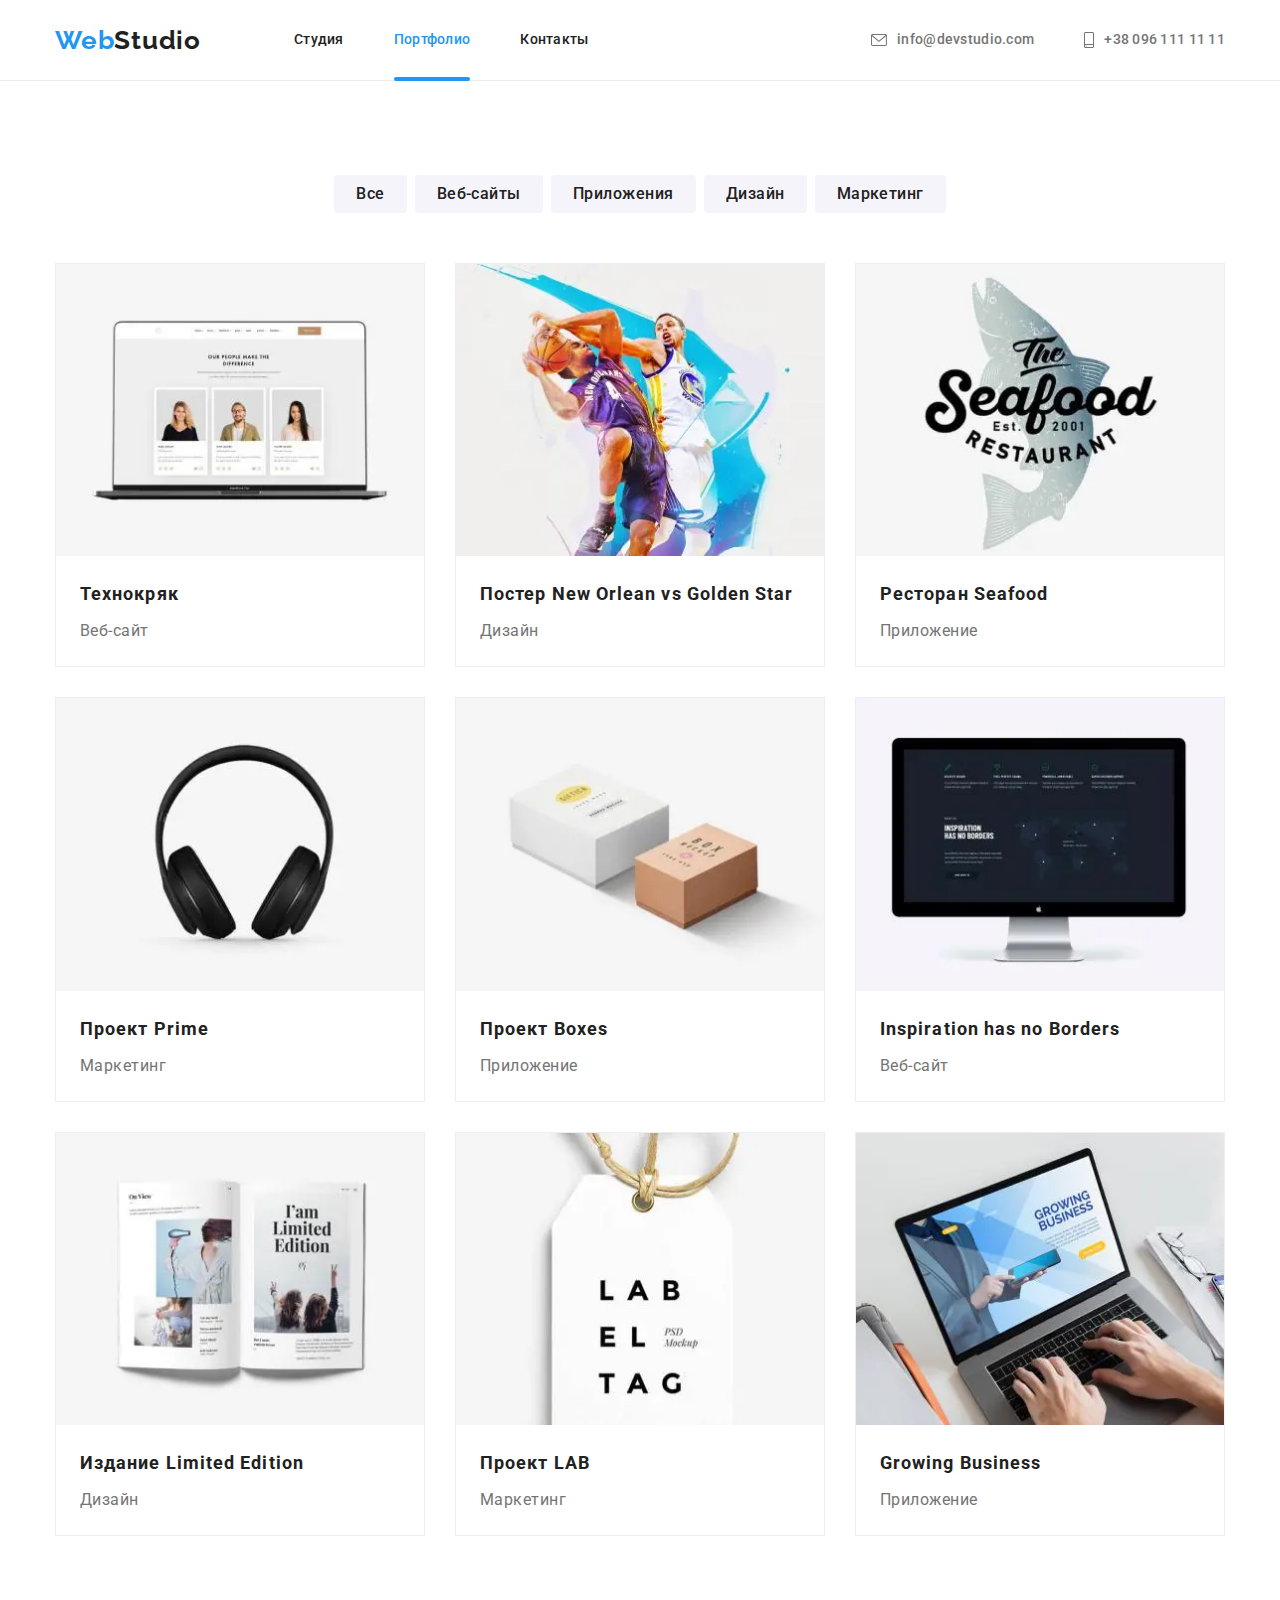
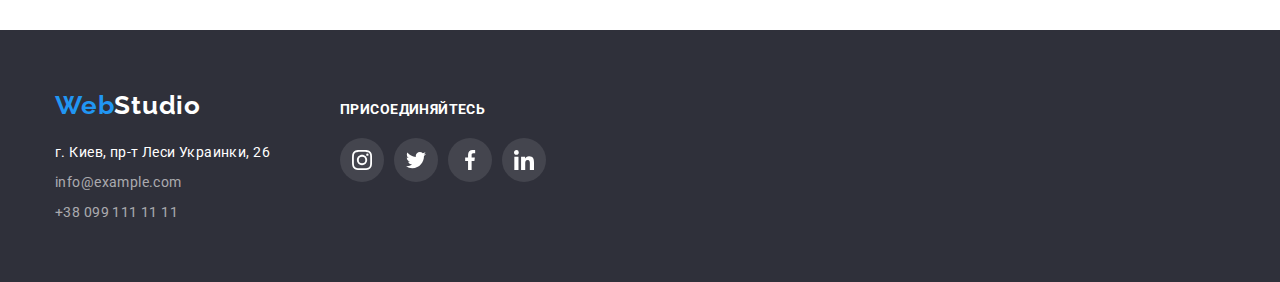
==== portfolio.html @ 67940de2 "Initial commit" ====
<!DOCTYPE html>
<html lang="ru">
	<head>
		<meta charset="UTF-8" />
		<meta http-equiv="X-UA-Compatible" content="IE=edge" />
		<meta name="viewport" content="width=device-width, initial-scale=1.0" />
		<!-- Include modern-normalize -->
		<link
			rel="stylesheet"
			href="https://cdnjs.cloudflare.com/ajax/libs/modern-normalize/1.0.0/modern-normalize.min.css"
		/>
		<!-- Include fonts -->
		<link rel="preconnect" href="https://fonts.googleapis.com" />
		<link rel="preconnect" href="https://fonts.gstatic.com" crossorigin />
		<link
			href="https://fonts.googleapis.com/css2?family=Raleway:wght@700&family=Roboto:wght@400;500;700;900&display=swap"
			rel="stylesheet"
		/>
		<!-- Include my stylesheet -->
		<link rel="stylesheet" href="styles/styles.css" />
		<title>Портфолио</title>
	</head>
	<body>
		<!--Header-->
		<header class="header">
			<div class="container header-container">
				<nav class="nav">
					<a href="./index.html" class="logo" lang="en">
						<span class="logo-color">Web</span>Studio
					</a>
					<ul class="list nav-list">
						<li class="nav-list-item"><a href="./index.html" class="link nav-link">Студия</a></li>
						<li class="nav-list-item"><a href="./portfolio.html" class="link nav-link current">Портфолио</a></li>
						<li class="nav-list-item"><a href="#contacts" class="link nav-link">Контакты</a></li>
					</ul>
				</nav>
				<ul class="list header-contact-list">
					<li class="header-contact-item">
						<a href="mailto:info@devstudio.com" class="link header-mail" lang="en">
							<svg class="icon header-contact-icon" width="16" height="12">
								<use href="./images/sprite/icons.svg#icon-mail"></use>
							</svg>
							info@devstudio.com
						</a>
					</li>
					<li class="header-contact-item">
						<a href="tel:+380961111111" class="link header-phone">
							<svg class="icon header-contact-icon" width="10" height="16">
								<use href="./images/sprite/icons.svg#icon-phone"></use>
							</svg>
							+38 096 111 11 11
						</a>
					</li>
				</ul>
			</div>
		</header>
		<!-- Main container -->
		<main class="main">
			<section class="section portfolio-section">
				<div class="container">
					<h1 class="portfolio-title">Портфолио</h1>
					<!-- Filter -->
					<ul class="list filter-list">
						<li class="filter-list-item"><button type="button" class="btn filter-btn">Все</button></li>
						<li class="filter-list-item"><button type="button" class="btn filter-btn">Веб-сайты</button></li>
						<li class="filter-list-item"><button type="button" class="btn filter-btn">Приложения</button></li>
						<li class="filter-list-item"><button type="button" class="btn filter-btn">Дизайн</button></li>
						<li class="filter-list-item"><button type="button" class="btn filter-btn">Маркетинг</button></li>
					</ul>
					<!-- Projects -->
					<ul class="list project-list">
						<li class="project-list-item">
							<a href="#" class="project-link">
								<div class="project-img-wrap">
									<img
										src="./images/portfolio/img-technocrack.webp"
										alt="Веб-сайт Технокряк"
										class="project-list-img"
									/>
									<div class="project-overlay">
										<p class="project-desc">
											Ресурс предлагает комплексные предложения с разным уровнем функционала и сервисов. Все это
											позволит посетителю получить исчерпывающие сведения о компании или частном лице.
										</p>
									</div>
								</div>
								<div class="project-title-wrap">
									<h2 class="project-title">Технокряк</h2>
									<p class="project-type">Веб-сайт</p>
								</div>
							</a>
						</li>
						<li class="project-list-item">
							<a href="#" class="project-link">
								<div class="project-img-wrap">
									<img
										src="./images/portfolio/img-golden-star.webp"
										alt="Постер New Orlean vs Golden Star"
										class="project-list-img"
									/>
									<div class="project-overlay">
										<p class="project-desc">
											Ресурс предлагает комплексные предложения с разным уровнем функционала и сервисов. Все это
											позволит посетителю получить исчерпывающие сведения о компании или частном лице.
										</p>
									</div>
								</div>
								<div class="project-title-wrap">
									<h2 class="project-title">Постер New Orlean vs Golden Star</h2>
									<p class="project-type">Дизайн</p>
								</div>
							</a>
						</li>
						<li class="project-list-item">
							<a href="#" class="project-link">
								<div class="project-img-wrap">
									<img src="./images/portfolio/img-seafood.webp" alt="Ресторан Seafood" class="project-list-img" />
									<div class="project-overlay">
										<p class="project-desc">
											Ресурс предлагает комплексные предложения с разным уровнем функционала и сервисов. Все это
											позволит посетителю получить исчерпывающие сведения о компании или частном лице.
										</p>
									</div>
								</div>
								<div class="project-title-wrap">
									<h2 class="project-title">Ресторан Seafood</h2>
									<p class="project-type">Приложение</p>
								</div>
							</a>
						</li>
						<li class="project-list-item">
							<a href="#" class="project-link">
								<div class="project-img-wrap">
									<img src="./images/portfolio/img-prime.webp" alt="Проект Prime" class="project-list-img" />
									<div class="project-overlay">
										<p class="project-desc">
											Ресурс предлагает комплексные предложения с разным уровнем функционала и сервисов. Все это
											позволит посетителю получить исчерпывающие сведения о компании или частном лице.
										</p>
									</div>
								</div>
								<div class="project-title-wrap">
									<h2 class="project-title">Проект Prime</h2>
									<p class="project-type">Маркетинг</p>
								</div>
							</a>
						</li>
						<li class="project-list-item">
							<a href="#" class="project-link">
								<div class="project-img-wrap">
									<img src="./images/portfolio/img-boxes.webp" alt="Проект Boxes" class="project-list-img" />
									<div class="project-overlay">
										<p class="project-desc">
											Ресурс предлагает комплексные предложения с разным уровнем функционала и сервисов. Все это
											позволит посетителю получить исчерпывающие сведения о компании или частном лице.
										</p>
									</div>
								</div>
								<div class="project-title-wrap">
									<h2 class="project-title">Проект Boxes</h2>
									<p class="project-type">Приложение</p>
								</div>
							</a>
						</li>
						<li class="project-list-item">
							<a href="#" class="project-link">
								<div class="project-img-wrap">
									<img
										src="./images/portfolio/img-no-borders.webp"
										alt="Веб-сайт Inspiration has no Borders"
										class="project-list-img"
									/>
									<div class="project-overlay">
										<p class="project-desc">
											Ресурс предлагает комплексные предложения с разным уровнем функционала и сервисов. Все это
											позволит посетителю получить исчерпывающие сведения о компании или частном лице.
										</p>
									</div>
								</div>
								<div class="project-title-wrap">
									<h2 class="project-title" lang="en">Inspiration has no Borders</h2>
									<p class="project-type">Веб-сайт</p>
								</div>
							</a>
						</li>
						<li class="project-list-item">
							<a href="#" class="project-link">
								<div class="project-img-wrap">
									<img
										src="./images/portfolio/img-lim-edition.webp"
										alt="Издание Limited Edition"
										class="project-list-img"
									/>
									<div class="project-overlay">
										<p class="project-desc">
											Ресурс предлагает комплексные предложения с разным уровнем функционала и сервисов. Все это
											позволит посетителю получить исчерпывающие сведения о компании или частном лице.
										</p>
									</div>
								</div>
								<div class="project-title-wrap">
									<h2 class="project-title">Издание Limited Edition</h2>
									<p class="project-type">Дизайн</p>
								</div>
							</a>
						</li>
						<li class="project-list-item">
							<a href="#" class="project-link">
								<div class="project-img-wrap">
									<img src="./images/portfolio/img-lab.webp" alt="Проект LAB" class="project-list-img" />
									<div class="project-overlay">
										<p class="project-desc">
											Ресурс предлагает комплексные предложения с разным уровнем функционала и сервисов. Все это
											позволит посетителю получить исчерпывающие сведения о компании или частном лице.
										</p>
									</div>
								</div>
								<div class="project-title-wrap">
									<h2 class="project-title">Проект LAB</h2>
									<p class="project-type">Маркетинг</p>
								</div>
							</a>
						</li>
						<li class="project-list-item">
							<a href="#" class="project-link">
								<div class="project-img-wrap">
									<img src="./images/portfolio/img-growing.webp" alt="Growing Business" class="project-list-img" />
									<div class="project-overlay">
										<p class="project-desc">
											Ресурс предлагает комплексные предложения с разным уровнем функционала и сервисов. Все это
											позволит посетителю получить исчерпывающие сведения о компании или частном лице.
										</p>
									</div>
								</div>
								<div class="project-title-wrap">
									<h2 class="project-title" lang="en">Growing Business</h2>
									<p class="project-type">Приложение</p>
								</div>
							</a>
						</li>
					</ul>
				</div>
			</section>
		</main>
		<!--Footer-->
		<footer class="footer">
			<div class="container footer-container">
				<div class="footer-contacts">
					<a href="./index.html" class="logo footer-logo" lang="en">
						<span class="logo-color">Web</span>Studio
					</a>
					<address class="studio-address" id="contacts">
						<ul class="list footer-list">
							<li class="footer-list-item">
								<a
									href="https://goo.gl/maps/4ytS35TBkh3mrS6fA"
									target="_blank"
									rel="noopener noreferrer"
									class="link address"
								>
									г. Киев, пр-т Леси Украинки, 26
								</a>
							</li>
							<li class="footer-list-item">
								<a href="mailto:info@example.com" class="link footer-mail" lang="en">info@example.com</a>
							</li>
							<li class="footer-list-item">
								<a href="tel:+380991111111" class="link footer-phone">+38 099 111 11 11</a>
							</li>
						</ul>
					</address>
				</div>
				<div class="footer-social">
					<h3 class="footer-social-title">присоединяйтесь</h3>
					<ul class="list social-list">
						<li class="social-item">
							<a class="link social-link" href="#" target="_blank" rel="noopener noreferrer">
								<svg class="icon footer-social-icon" width="20" height="20">
									<use href="./images/sprite/icons.svg#icon-instagram"></use>
								</svg>
							</a>
						</li>
						<li class="social-item">
							<a class="link social-link" href="#" target="_blank" rel="noopener noreferrer">
								<svg class="icon footer-social-icon" width="20" height="20">
									<use href="./images/sprite/icons.svg#icon-twitter"></use>
								</svg>
							</a>
						</li>
						<li class="social-item">
							<a class="link social-link" href="#" target="_blank" rel="noopener noreferrer">
								<svg class="icon footer-social-icon" width="20" height="20">
									<use href="./images/sprite/icons.svg#icon-facebook"></use>
								</svg>
							</a>
						</li>
						<li class="social-item">
							<a class="link social-link" href="#" target="_blank" rel="noopener noreferrer">
								<svg class="icon footer-social-icon" width="20" height="20">
									<use href="./images/sprite/icons.svg#icon-linkedin"></use>
								</svg>
							</a>
						</li>
					</ul>
				</div>
			</div>
		</footer>
	</body>
</html>
---- styles/styles.css ----
/* CSS variables */
:root {
	--main-text-color: #212121;
	--hover-link-color: #2196f3;
	--white: #ffffff;
	--dark-bg: #2f303a;
	--grey-text-color: #757575;
	--team-section-bg: #f5f4fa;
	--client-icon: #afb1b8;
	/* animation variables */
	--anim-dur: 250ms;
	--anim-func: cubic-bezier(0.4, 0, 0.2, 1);
}
/* Global styles */
*,
*::before,
*::after {
	margin: 0;
	padding: 0;
}
body {
	font-family: "Roboto", sans-serif;
	font-style: normal;
	color: var(--main-text-color);
}
.link {
	color: var(--main-text-color);
	outline: none;
	text-decoration: none;
	transition: color var(--anim-dur) var(--anim-func);
}
.link:hover,
.link:focus {
	color: var(--hover-link-color);
}
.btn {
	cursor: pointer;
}
.container {
	width: 1200px;
	margin: 0 auto;
	padding: 0 15px;
}
.section {
	padding: 94px 0;
}
.section:last-child {
	padding-bottom: 94px;
}
.list {
	list-style-type: none;
	padding: 0;
}
.social-list {
	display: flex;
	max-width: 206px;
}
.peculiarities-list-item:not(:first-child),
.activity-item:not(:first-child),
.team-item:not(:first-child),
.client-item:not(:first-child) {
	margin-left: 30px;
}
.social-item:not(:first-child) {
	margin-left: 10px;
}
.icon {
	display: block;
	line-height: 1;
}
.section-title {
	font-weight: 700;
	font-size: 36px;
	line-height: 1.17;
	text-align: center;
	letter-spacing: 0.03em;
	margin-bottom: 50px;
}
.social-link {
	display: block;
	background-color: rgba(255, 255, 255, 0.1);
	border-radius: 50%;
	padding: 12px;
	outline: none;
	transition: background-color var(--anim-dur) var(--anim-func);
}
.social-link:hover,
.social-link:focus {
	background-color: var(--hover-link-color);
}
/* Header styles */
.header {
	border-bottom: 1px solid #ececec;
}
.header-container {
	display: flex;
	align-items: center;
	justify-content: space-between;
}
.logo {
	font-family: "Raleway", sans-serif;
	font-weight: 700;
	font-size: 26px;
	line-height: 1.19;
	letter-spacing: 0.03em;
	color: var(--main-text-color);
	text-decoration: none;
}
.logo-color {
	color: var(--hover-link-color);
}
.nav {
	display: flex;
	align-items: center;
	min-height: 31px;
}
.nav-list {
	display: flex;
	margin-left: 93px;
}
.nav-list-item:not(:first-child) {
	margin-left: 50px;
}
.nav-link {
	display: block;
	font-weight: 500;
	font-size: 14px;
	line-height: 1.14;
	letter-spacing: 0.02em;
	padding: 32px 0;
}
.current {
	color: var(--hover-link-color);
	position: relative;
}
.current::after {
	content: "";
	position: absolute;
	bottom: -1px;
	left: 0;
	width: 100%;
	height: 4px;
	background: var(--hover-link-color);
	border-radius: 2px;
}
.header-contact-list {
	display: flex;
}
.header-contact-item:not(:first-child) {
	margin-left: 50px;
}
.header-contact-icon {
	margin-right: 10px;
	fill: var(--grey-text-color);
	transition: fill var(--anim-dur) var(--anim-func);
}
.link:hover .header-contact-icon,
.link:focus .header-contact-icon {
	fill: var(--hover-link-color);
}
.header-mail,
.header-phone {
	display: flex;
	align-items: center;
	font-weight: 500;
	font-size: 14px;
	line-height: 1.14;
	letter-spacing: 0.02em;
	color: var(--grey-text-color);
}
/* Main section styles */
/* Order section */
.hero-section {
	background-image: linear-gradient(rgba(47, 48, 58, 0.4), rgba(47, 48, 58, 0.4)), url(../images/hero/hero-bg.webp);
	background-repeat: no-repeat;
	background-position: center;
	background-size: cover;
	background-color: #c4c4c4;
	padding: 200px 0;
	max-width: 1600px;
	margin: 0 auto;
}
.hero-title {
	width: 696px;
	font-weight: 900;
	font-size: 44px;
	line-height: 1.36;
	text-align: center;
	letter-spacing: 0.06em;
	text-transform: uppercase;
	color: var(--white);
	margin: 0 auto;
}
.modal-btn {
	display: block;
	width: 200px;
	height: 50px;
	background-color: var(--hover-link-color);
	box-shadow: 0px 4px 4px rgba(0, 0, 0, 0.15);
	border: none;
	border-radius: 4px;
	font-weight: 700;
	font-size: 16px;
	line-height: 1.88;
	text-align: center;
	letter-spacing: 0.06em;
	color: var(--white);
	margin: 30px auto 0 auto;
	transition: background-color var(--anim-dur) var(--anim-func);
}
.modal-btn:hover {
	background-color: #188ce8;
}
/* Peculiarities list */
.peculiarities-section {
	padding-bottom: 0;
}
.peculiarities-list {
	display: flex;
}
.peculiarities-list-item {
	max-width: 270px;
}
.peculiarities-icon-conteiner {
	display: flex;
	padding: 25px 100px;
	background: #f5f4fa;
	border-radius: 4px;
}
.peculiarities-icon {
	display: block;
}
.peculiarities-title {
	font-weight: 700;
	font-size: 14px;
	line-height: 1.15;
	letter-spacing: 0.03em;
	text-transform: uppercase;
	margin-top: 30px;
}
.peculiarities-text {
	font-size: 14px;
	line-height: 1.71;
	letter-spacing: 0.03em;
	color: var(--grey-text-color);
	margin-top: 10px;
	min-height: 75px;
}
/* activity section */
.activity-list {
	display: flex;
	flex-basis: 100%;
}
.activity-item {
	position: relative;
}
.activity-img {
	display: block;
	width: 100%;
	height: auto;
}
.activity-overlay {
	position: absolute;
	left: 0;
	bottom: 0;
	width: 100%;
	padding: 27px 0;
	background: rgba(47, 48, 58, 0.8);
}
.activity-item-title {
	font-weight: 700;
	font-size: 14px;
	line-height: 16px;
	text-align: center;
	letter-spacing: 0.03em;
	text-transform: uppercase;
	color: var(--white);
}
/* team section */
.team-section {
	display: flex;
	flex-direction: column;
	align-items: center;
	background: var(--team-section-bg);
	min-width: 100%;
}
.team-list {
	display: flex;
}
.team-item {
	max-width: 270px;
	background: var(--white);
	/* material shadow v1 */
	box-shadow: 0px 1px 3px rgba(0, 0, 0, 0.12), 0px 1px 1px rgba(0, 0, 0, 0.14), 0px 2px 1px rgba(0, 0, 0, 0.2);
	border-radius: 0px 0px 4px 4px;
	padding-bottom: 30px;
}
.employee-photo {
	display: block;
	width: 100%;
	height: auto;
}
.employee-name {
	font-weight: 500;
	font-size: 16px;
	line-height: 1.19;
	text-align: center;
	letter-spacing: 0.03em;
	margin-top: 30px;
}
.profession {
	font-size: 16px;
	line-height: 1.19;
	text-align: center;
	letter-spacing: 0.03em;
	color: var(--grey-text-color);
	margin-top: 10px;
}
.team-item .social-list {
	margin: 16px auto 0;
}
.team-social-icon {
	fill: var(--client-icon);
	transition: fill var(--anim-dur) var(--anim-func);
}
/* client section */
.client-list {
	display: flex;
	align-items: center;
}
.team-item .social-link:hover .team-social-icon,
.team-item .social-link:focus .team-social-icon {
	fill: var(--white);
}
/* client section */
.client-item {
	width: 170px;
	height: 92px;
}
.client-link {
	border: 1px solid var(--client-icon);
	border-radius: 4px;
	display: flex;
	align-items: center;
	justify-content: center;
	outline: none;
	width: 100%;
	height: 100%;
	transition: border-color var(--anim-dur) var(--anim-func);
}
.client-link:hover,
.client-link:focus {
	border-color: var(--hover-link-color);
}
.client-icon {
	fill: var(--client-icon);
	transition: fill var(--anim-dur) var(--anim-func);
}
.client-link:hover .client-icon,
.client-link:focus .client-icon {
	fill: var(--hover-link-color);
}
/* Portfolio */
.portfolio-section {
	flex-direction: column;
	align-items: center;
}
.portfolio-title {
	display: none;
}
.filter-list {
	display: flex;
	justify-content: center;
}
.filter-list-item:not(:first-child) {
	margin-left: 8px;
}
.filter-btn {
	background-color: #f5f4fa;
	border: none;
	outline: none;
	border-radius: 4px;
	font-family: inherit;
	font-style: inherit;
	font-weight: 500;
	font-size: 16px;
	line-height: 1.62;
	text-align: center;
	letter-spacing: 0.03em;
	color: var(--main-text-color);
	padding: 6px 22px;
	box-shadow: none;
	transition: background-color var(--anim-dur) var(--anim-func), box-shadow var(--anim-dur) var(--anim-func),
		color var(--anim-dur) var(--anim-func);
}
.filter-btn:hover,
.filter-btn:focus {
	background-color: var(--hover-link-color);
	/* shadow-middle */
	box-shadow: 0px 3px 1px rgba(0, 0, 0, 0.1), 0px 1px 2px rgba(0, 0, 0, 0.08), 0px 2px 2px rgba(0, 0, 0, 0.12);
	color: var(--white);
}
.project-list {
	display: flex;
	flex-wrap: wrap;
	margin-top: 50px;
}
.project-list-item {
	flex-basis: 370px;
	max-width: 370px;
	border: 1px solid #eeeeee;
}
.project-list-item:not(:nth-child(3n + 1)) {
	margin-left: 30px;
}
.project-list-item:nth-child(n + 4) {
	margin-top: 30px;
}
.project-link {
	display: block;
	text-decoration: none;
	outline: none;
	color: var(--main-text-color);
	box-shadow: none;
	transition: box-shadow var(--anim-dur) var(--anim-func);
}
.project-link:hover,
.project-link:focus {
	box-shadow: 0px 1px 1px rgba(0, 0, 0, 0.12), 0px 4px 4px rgba(0, 0, 0, 0.06), 1px 4px 6px rgba(0, 0, 0, 0.16);
}
.project-img-wrap {
	position: relative;
	overflow: hidden;
}
.project-list-img {
	display: block;
	width: 100%;
	height: auto;
}
.project-overlay {
	position: absolute;
	top: 100%;
	left: 0;
	width: 100%;
	height: 100%;
	padding: 63px 24px;
	background: rgba(33, 150, 243, 0.9);
	transform: translateY(0);
	transition: transform var(--anim-dur) var(--anim-func);
}
.project-link:hover .project-overlay,
.project-link:focus .project-overlay {
	transform: translateY(-100%);
}
.project-desc {
	font-size: 18px;
	line-height: 1.56;
	letter-spacing: 0.03em;
	color: var(--white);
}
.project-title-wrap {
	padding: 20px 24px;
}
.project-title {
	font-weight: 700;
	font-size: 18px;
	line-height: 2;
	letter-spacing: 0.06em;
}
.project-type {
	font-size: 16px;
	line-height: 1.88;
	letter-spacing: 0.03em;
	color: var(--grey-text-color);
	margin-top: 4px;
}
/* Footer styles */
.footer {
	background: var(--dark-bg);
	padding: 60px 0;
}
.footer-container {
	display: flex;
}
.footer-logo {
	color: var(--white);
}
.studio-address {
	font-style: normal;
	font-size: 14px;
	line-height: 1.71;
	letter-spacing: 0.03em;
	margin-top: 20px;
}
.footer-list-item {
	max-height: 21px;
}
.footer-list-item:not(:first-child) {
	margin-top: 9px;
}
.address {
	color: var(--white);
}
.footer-mail,
.footer-phone {
	color: rgba(255, 255, 255, 0.6);
}
.footer-social {
	padding-top: 12px;
	margin-left: 70px;
}
.footer-social-title {
	font-weight: 700;
	font-size: 14px;
	line-height: 1.14;
	letter-spacing: 0.03em;
	text-transform: uppercase;
	color: var(--white);
}
.footer-social > .social-list {
	margin-top: 20px;
}
.footer-social-icon {
	fill: var(--white);
}
/* backdrop */
.backdrop {
	width: 100vw;
	height: 100vh;
	background: rgba(0, 0, 0, 0.2);
	position: fixed;
	top: 0;
	left: 0;
	opacity: 1;
	transition: opacity var(--anim-dur) var(--anim-func);
}
.is-hidden {
	opacity: 0;
	pointer-events: none;
}
.modal-window {
	position: fixed;
	top: 50%;
	left: 50%;
	transform: translate(-50%, -50%);
	width: 528px;
	height: 581px;
	background-color: var(--white);
	box-shadow: 0px 1px 3px rgba(0, 0, 0, 0.12), 0px 1px 1px rgba(0, 0, 0, 0.14), 0px 2px 1px rgba(0, 0, 0, 0.2);
	border-radius: 4px;
}
.close-modal {
	padding: 5px;
	background: #ffffff;
	border: 1px solid rgba(0, 0, 0, 0.1);
	border-radius: 50%;
	position: absolute;
	right: 8px;
	top: 8px;
	cursor: pointer;
}
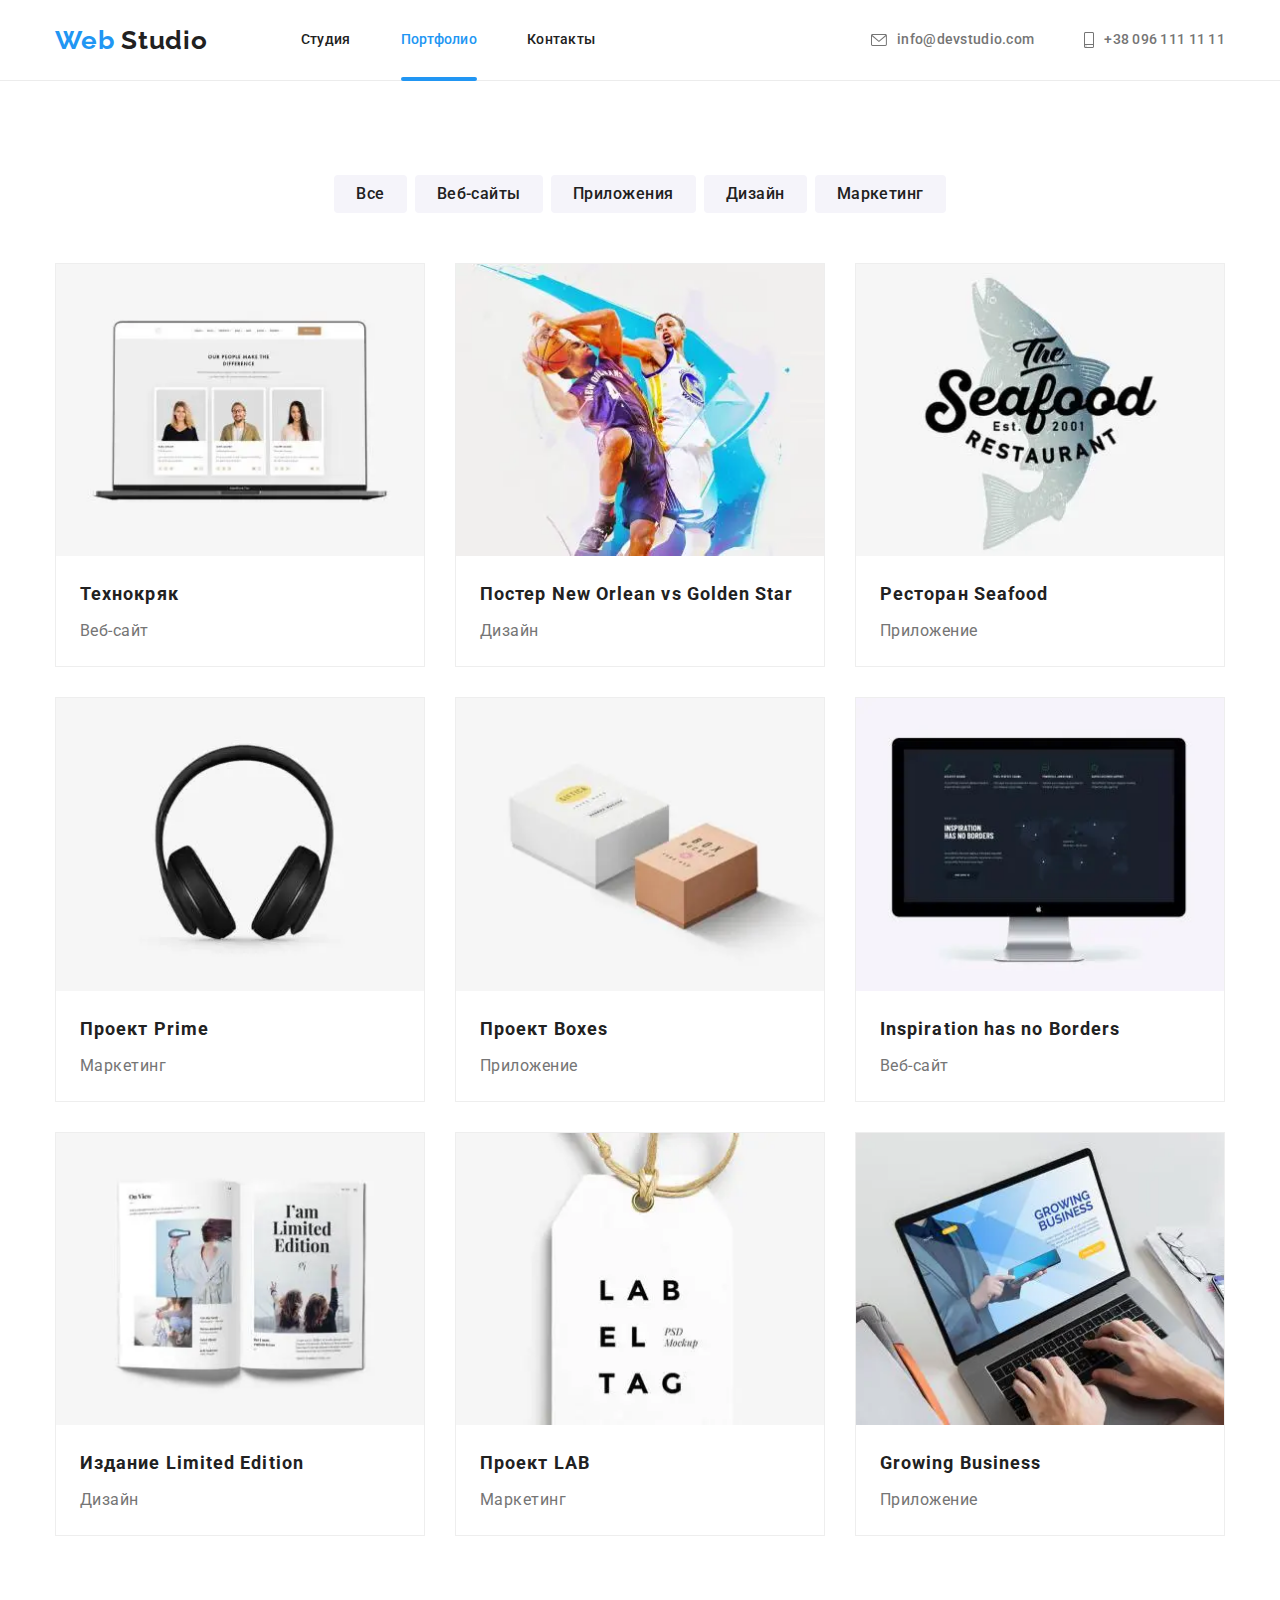
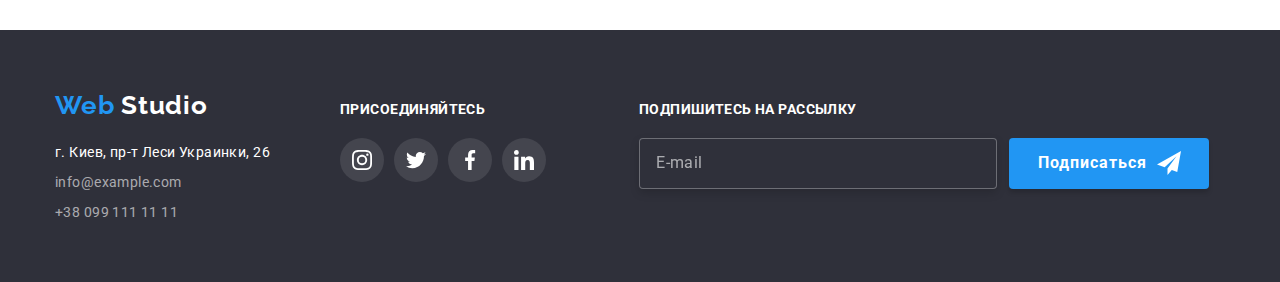
==== commit c5971dc0: "add sub form in footer" ====
--- a/portfolio.html
+++ b/portfolio.html
@@ -26,7 +26,8 @@
 			<div class="container header-container">
 				<nav class="nav">
 					<a href="./index.html" class="logo" lang="en">
-						<span class="logo-color">Web</span>Studio
+						<span class="logo-color">Web</span>
+						Studio
 					</a>
 					<ul class="list nav-list">
 						<li class="nav-list-item"><a href="./index.html" class="link nav-link">Студия</a></li>
@@ -247,7 +248,8 @@
 			<div class="container footer-container">
 				<div class="footer-contacts">
 					<a href="./index.html" class="logo footer-logo" lang="en">
-						<span class="logo-color">Web</span>Studio
+						<span class="logo-color">Web</span>
+						Studio
 					</a>
 					<address class="studio-address" id="contacts">
 						<ul class="list footer-list">
@@ -303,6 +305,18 @@
 						</li>
 					</ul>
 				</div>
+				<form class="sub-form">
+					<label for="sub-email" class="sub-label">Подпишитесь на рассылку</label>
+					<div class="email-wrap">
+						<input type="email" name="email" placeholder="E-mail" class="sub-email" id="sub-email" required />
+						<button type="submit" class="btn sub-btn">
+							<span class="btn-desc">Подписаться</span>
+							<svg class="icon" width="24" height="24">
+								<use href="./images/sprite/icons.svg#icon-send"></use>
+							</svg>
+						</button>
+					</div>
+				</form>
 			</div>
 		</footer>
 	</body>
--- a/styles/styles.css
+++ b/styles/styles.css
@@ -7,6 +7,7 @@
 	--grey-text-color: #757575;
 	--team-section-bg: #f5f4fa;
 	--client-icon: #afb1b8;
+	--hover-btn: #188ce8;
 	/* animation variables */
 	--anim-dur: 250ms;
 	--anim-func: cubic-bezier(0.4, 0, 0.2, 1);
@@ -35,6 +36,21 @@
 }
 .btn {
 	cursor: pointer;
+	background-color: var(--hover-link-color);
+	box-shadow: 0px 4px 4px rgba(0, 0, 0, 0.15);
+	border: none;
+	border-radius: 4px;
+	font-weight: 700;
+	font-size: 16px;
+	line-height: 1.88;
+	text-align: center;
+	letter-spacing: 0.06em;
+	color: var(--white);
+	transition: background-color var(--anim-dur) var(--anim-func);
+}
+.btn:hover,
+.btn:focus {
+	background-color: var(--hover-btn);
 }
 .container {
 	width: 1200px;
@@ -193,23 +209,8 @@
 }
 .modal-btn {
 	display: block;
-	width: 200px;
-	height: 50px;
-	background-color: var(--hover-link-color);
-	box-shadow: 0px 4px 4px rgba(0, 0, 0, 0.15);
-	border: none;
-	border-radius: 4px;
-	font-weight: 700;
-	font-size: 16px;
-	line-height: 1.88;
-	text-align: center;
-	letter-spacing: 0.06em;
-	color: var(--white);
-	margin: 30px auto 0 auto;
-	transition: background-color var(--anim-dur) var(--anim-func);
-}
-.modal-btn:hover {
-	background-color: #188ce8;
+	padding: 10px 32px;
+	margin: 30px auto 0;
 }
 /* Peculiarities list */
 .peculiarities-section {
@@ -481,6 +482,7 @@
 }
 .footer-container {
 	display: flex;
+	align-items: flex-start;
 }
 .footer-logo {
 	color: var(--white);
@@ -522,6 +524,52 @@
 }
 .footer-social-icon {
 	fill: var(--white);
+}
+.sub-form {
+	display: block;
+	padding-top: 12px;
+	margin-left: 93px;
+}
+.sub-label {
+	display: block;
+	font-weight: 700;
+	font-size: 14px;
+	line-height: 1.14;
+	letter-spacing: 0.03em;
+	text-transform: uppercase;
+	color: var(--white);
+	margin-bottom: 20px;
+}
+.email-wrap {
+	display: flex;
+	align-items: center;
+}
+.sub-email {
+	width: 358px;
+	padding: 15px 16px;
+	background-color: var(--dark-bg);
+	border: 1px solid rgba(255, 255, 255, 0.3);
+	filter: drop-shadow(0px 4px 4px rgba(0, 0, 0, 0.15));
+	border-radius: 4px;
+	outline: none;
+	color: var(--white);
+}
+.sub-email::placeholder {
+	color: rgba(255, 255, 255, 0.6);
+	letter-spacing: 0.03em;
+}
+.sub-email:hover,
+.sub-email:focus {
+	border-color: var(--hover-link-color);
+}
+.sub-btn {
+	padding: 10px 28px 10px 29px;
+	margin-left: 12px;
+	display: flex;
+	align-items: center;
+}
+.btn-desc {
+	margin-right: 10px;
 }
 /* backdrop */
 .backdrop {
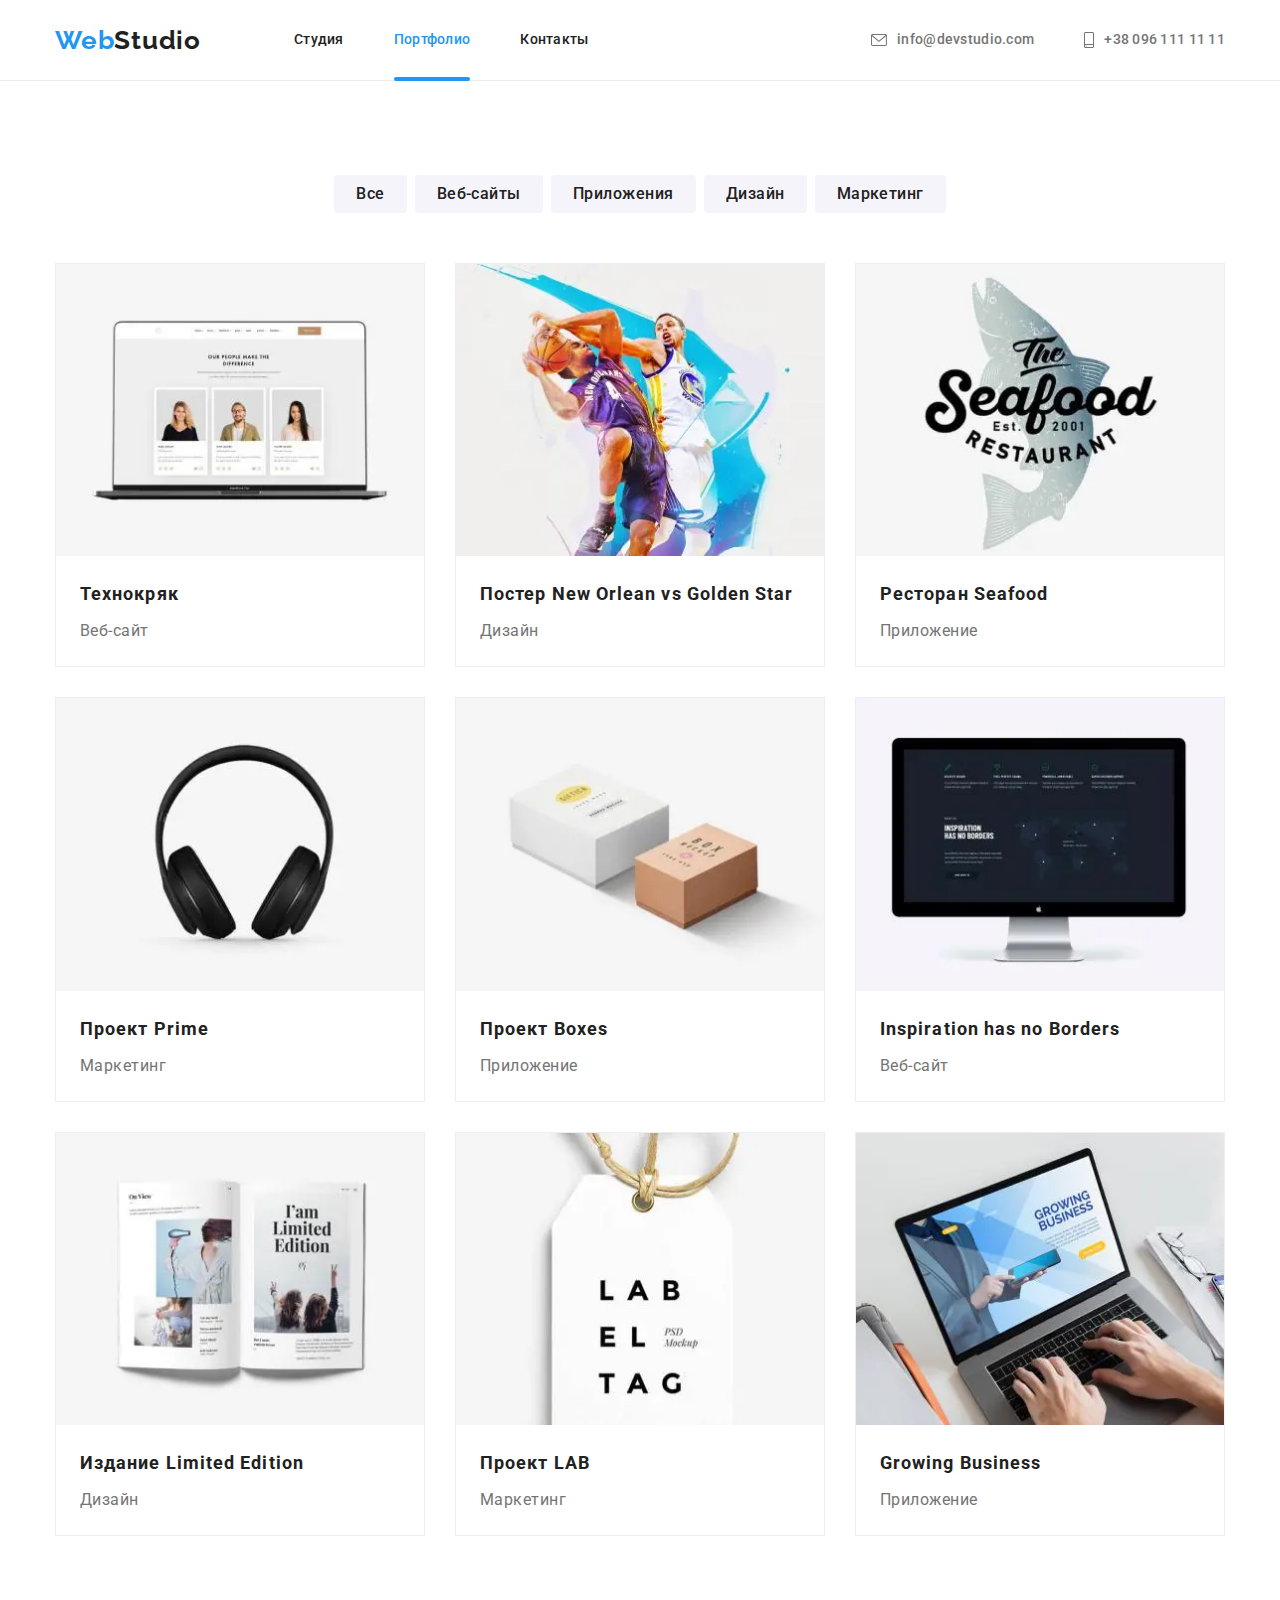
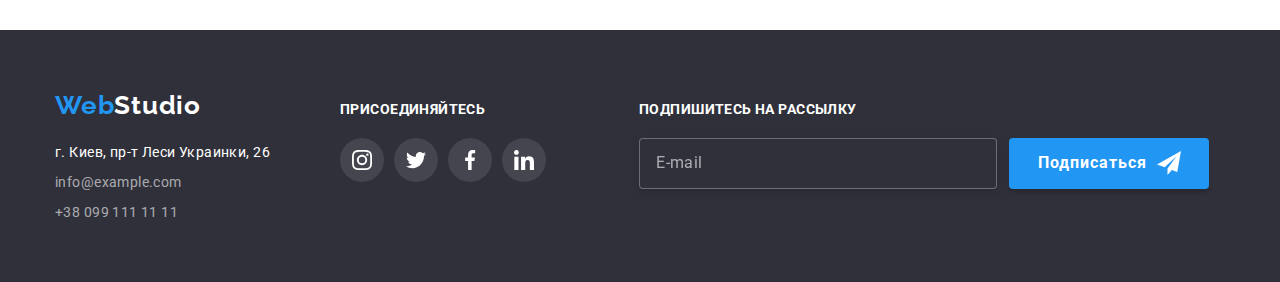
==== commit 4763f952: "change style" ====
--- a/portfolio.html
+++ b/portfolio.html
@@ -26,8 +26,7 @@
 			<div class="container header-container">
 				<nav class="nav">
 					<a href="./index.html" class="logo" lang="en">
-						<span class="logo-color">Web</span>
-						Studio
+						<span class="logo-color">Web</span>Studio
 					</a>
 					<ul class="list nav-list">
 						<li class="nav-list-item"><a href="./index.html" class="link nav-link">Студия</a></li>
@@ -248,8 +247,7 @@
 			<div class="container footer-container">
 				<div class="footer-contacts">
 					<a href="./index.html" class="logo footer-logo" lang="en">
-						<span class="logo-color">Web</span>
-						Studio
+						<span class="logo-color">Web</span>Studio
 					</a>
 					<address class="studio-address" id="contacts">
 						<ul class="list footer-list">
--- a/styles/styles.css
+++ b/styles/styles.css
@@ -553,6 +553,7 @@
 	border-radius: 4px;
 	outline: none;
 	color: var(--white);
+	transition: border-color var(--anim-dur) var(--anim-func);
 }
 .sub-email::placeholder {
 	color: rgba(255, 255, 255, 0.6);
@@ -596,6 +597,7 @@
 	background-color: var(--white);
 	box-shadow: 0px 1px 3px rgba(0, 0, 0, 0.12), 0px 1px 1px rgba(0, 0, 0, 0.14), 0px 2px 1px rgba(0, 0, 0, 0.2);
 	border-radius: 4px;
+	padding: 40px;
 }
 .close-modal {
 	padding: 5px;
@@ -606,4 +608,116 @@
 	right: 8px;
 	top: 8px;
 	cursor: pointer;
-}
+	transition: color var(--anim-dur) var(--anim-func);
+}
+.icon-close {
+	fill: currentColor;
+}
+.close-modal:hover,
+.close-modal:focus {
+	color: var(--hover-link-color);
+}
+.modal-form {
+	display: block;
+}
+.modal-form-title {
+	margin-bottom: 12px;
+	font-size: 20px;
+	line-height: 1.15;
+	text-align: center;
+	letter-spacing: 0.03em;
+	color: var(--main-text-color);
+}
+.modal-form-desc {
+	display: block;
+	font-weight: 400;
+	font-size: 12px;
+	line-height: 1.17;
+	letter-spacing: 0.01em;
+	color: var(--grey-text-color);
+	margin-bottom: 4px;
+}
+.input-wrap {
+	position: relative;
+}
+.modal-form-input {
+	display: block;
+	margin-bottom: 10px;
+	padding: 12px;
+	padding-left: 42px;
+	width: 100%;
+	height: 40px;
+	border: 1px solid rgba(33, 33, 33, 0.2);
+	border-radius: 4px;
+	font-size: 16px;
+	outline: none;
+	line-height: 1;
+	transition: border-color var(--anim-dur) var(--anim-func);
+}
+.modal-form-input:hover,
+.modal-form-input:focus {
+	border-color: var(--hover-link-color);
+}
+.modal-form-icon {
+	position: absolute;
+	top: 50%;
+	left: 12px;
+	transform: translateY(-50%);
+	fill: currentColor;
+	transition: fill var(--anim-dur) var(--anim-func);
+}
+.modal-form-input:hover + .modal-form-icon,
+.modal-form-input:focus + .modal-form-icon {
+	fill: var(--hover-link-color);
+}
+.modal-form-comment {
+	resize: none;
+	height: 120px;
+	padding: 12px 16px;
+}
+.modal-form-comment::placeholder {
+	font-size: 12px;
+	line-height: 1.17;
+	letter-spacing: 0.01em;
+	color: rgba(117, 117, 117, 0.5);
+}
+.contract-check {
+	margin-top: 20px;
+	font-size: 14px;
+	line-height: 1.71;
+	letter-spacing: 0.03em;
+}
+.modal-check-label {
+	padding-left: 24px;
+	position: relative;
+	padding-left: 36px;
+	color: var(--grey-text-color);
+}
+.modal-checkbox {
+	-webkit-appearance: none;
+	-moz-appearance: none;
+	appearance: none;
+	position: absolute;
+}
+.modal-checkbox:checked + .checkbox-icon {
+	background-image: url("../images/sprite/check.svg");
+}
+.checkbox-icon {
+	display: inline-block;
+	width: 16px;
+	height: 15px;
+	position: absolute;
+	top: 50%;
+	left: 12px;
+	transform: translateY(-50%);
+	background-image: url("../images/sprite/check-border.svg");
+}
+.modal-link {
+	text-decoration: underline;
+	color: var(--hover-link-color);
+}
+.modal-form-btn {
+	display: block;
+	margin: 30px auto 0;
+	padding: 10px 55px 10px 56px;
+}
